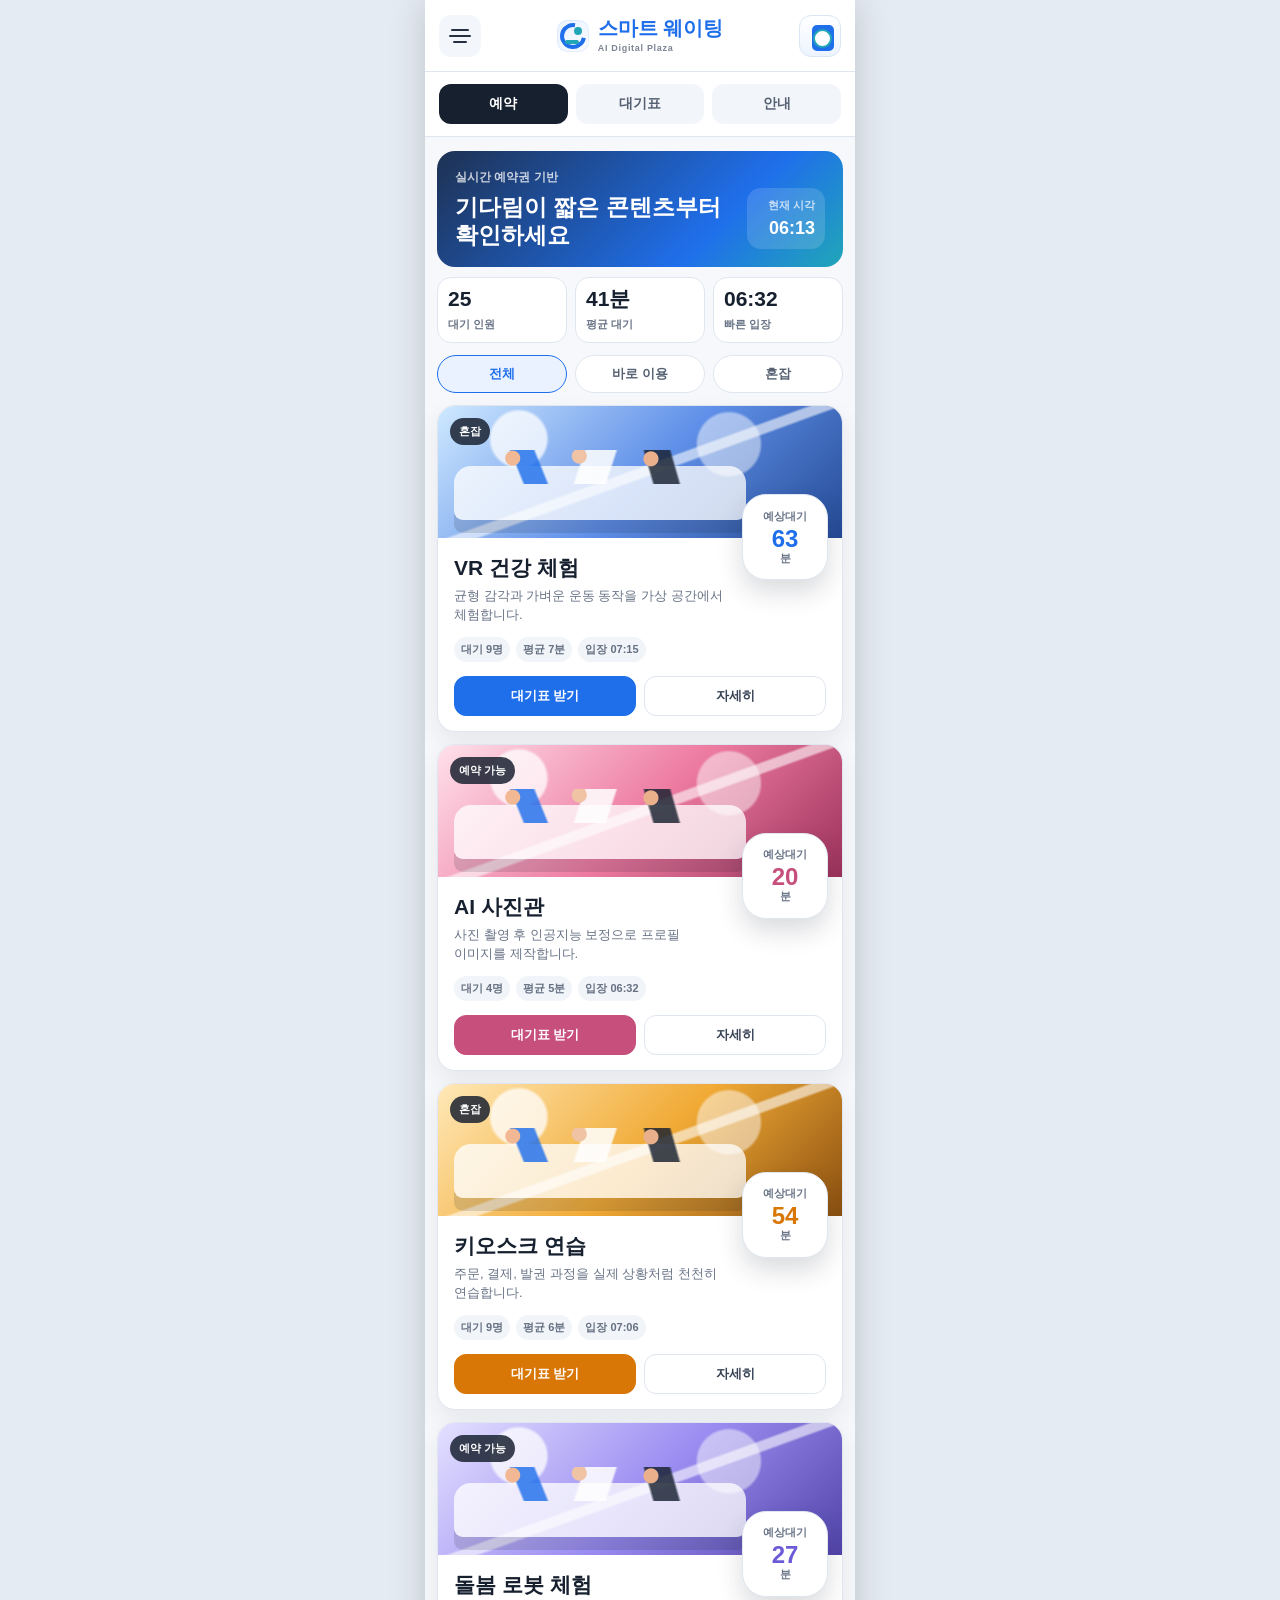
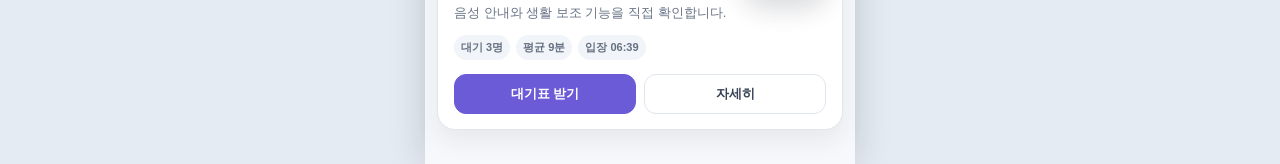
==== 프밍수행/index.html @ 499da18d "Add files via upload" ====
<!doctype html>
<html lang="ko">
<head>
  <meta charset="UTF-8">
  <meta name="viewport" content="width=device-width, initial-scale=1.0">
  <title>스마트 웨이팅 시스템</title>
  <link rel="stylesheet" href="css/styles.css">
</head>
<body data-page="home">
  <div class="app">
    <header class="app-header">
      <button class="header-button menu-button" data-menu-open aria-label="메뉴 열기">
        <span></span><span></span><span></span>
      </button>
      <a class="brand" href="index.html" aria-label="홈으로 이동">
        <span class="plaza-icon" aria-hidden="true"><i></i></span>
        <span>
          <strong>스마트 웨이팅</strong>
          <small>AI Digital Plaza</small>
        </span>
      </a>
      <span class="service-icon" aria-hidden="true"></span>
    </header>

    <nav class="top-tabs" aria-label="주요 페이지">
      <a class="active" href="index.html">예약</a>
      <a href="ticket.html">대기표</a>
      <a href="info.html">안내</a>
    </nav>

    <main>
      <section class="hero">
        <div>
          <p>실시간 예약권 기반</p>
          <h1>기다림이 짧은 콘텐츠부터 확인하세요</h1>
        </div>
        <div class="hero-clock">
          <span>현재 시각</span>
          <strong id="nowTime">--:--</strong>
        </div>
      </section>

      <section class="summary-row">
        <div><strong id="totalWaiting">0</strong><span>대기 인원</span></div>
        <div><strong id="avgWait">0분</strong><span>평균 대기</span></div>
        <div><strong id="fastEntry">--:--</strong><span>빠른 입장</span></div>
      </section>

      <section class="filter-row" aria-label="콘텐츠 필터">
        <button class="active" data-filter="all">전체</button>
        <button data-filter="fast">바로 이용</button>
        <button data-filter="busy">혼잡</button>
      </section>

      <section class="card-list" id="contentList" aria-label="콘텐츠 목록"></section>
    </main>
  </div>

  <aside class="drawer" id="drawer" aria-hidden="true">
    <div class="drawer-panel">
      <button class="drawer-close" data-menu-close aria-label="메뉴 닫기">닫기</button>
      <strong>스마트 웨이팅</strong>
      <a href="index.html">예약 현황</a>
      <a href="ticket.html">대기표 등록</a>
      <a href="info.html">서비스 안내</a>
    </div>
  </aside>

  <div class="toast" id="toast"></div>
  <script src="js/app.js"></script>
</body>
</html>
---- 프밍수행/css/styles.css ----
:root {
  --bg: #e5ebf2;
  --surface: #ffffff;
  --ink: #17202f;
  --muted: #687386;
  --line: #dfe6ef;
  --soft: #f3f6fa;
  --primary: #1f6feb;
  --primary-dark: #174ea6;
  --shadow: 0 10px 24px rgba(23, 32, 47, 0.08);
}

* {
  box-sizing: border-box;
}

body {
  margin: 0;
  min-height: 100vh;
  background: var(--bg);
  color: var(--ink);
  font-family: "Noto Sans KR", "Malgun Gothic", Arial, sans-serif;
  letter-spacing: 0;
}

a {
  color: inherit;
  text-decoration: none;
}

button,
input,
select {
  font: inherit;
}

button {
  cursor: pointer;
}

.app {
  width: min(430px, 100%);
  min-height: 100vh;
  margin: 0 auto;
  background: #f7f8fb;
  box-shadow: 0 0 34px rgba(23, 32, 47, 0.18);
}

.app-header {
  position: sticky;
  top: 0;
  z-index: 20;
  height: 72px;
  display: grid;
  grid-template-columns: 48px 1fr 48px;
  align-items: center;
  gap: 8px;
  padding: 0 14px;
  background: var(--surface);
  border-bottom: 1px solid var(--line);
}

.header-button {
  width: 42px;
  height: 42px;
  border: 0;
  border-radius: 12px;
  background: var(--soft);
  transition: transform .18s ease, background .18s ease;
}

.header-button:active {
  transform: scale(.96);
  background: #e8edf4;
}

.menu-button {
  display: grid;
  place-items: center;
  align-content: center;
  gap: 4px;
}

.menu-button span {
  width: 18px;
  height: 2px;
  display: block;
  border-radius: 999px;
  background: #263241;
  transition: width .18s ease;
}

.menu-button span:nth-child(2) {
  width: 22px;
}

.menu-button span:nth-child(3) {
  width: 14px;
}

.brand {
  display: flex;
  align-items: center;
  justify-content: center;
  gap: 9px;
  min-width: 0;
  text-align: left;
}

.brand strong {
  display: block;
  color: var(--primary);
  font-size: 20px;
  line-height: 1.05;
  font-weight: 900;
  letter-spacing: 0;
}

.brand small {
  display: block;
  margin-top: 4px;
  color: #7b8492;
  font-size: 9px;
  font-weight: 900;
  letter-spacing: 0.7px;
}

.plaza-icon {
  width: 32px;
  height: 32px;
  position: relative;
  display: inline-grid;
  place-items: center;
  border-radius: 10px;
  background:
    linear-gradient(135deg, #eaf2ff, #f8fbff);
  box-shadow: inset 0 0 0 1px rgba(31, 111, 235, .08);
}

.plaza-icon::before,
.plaza-icon::after,
.plaza-icon i {
  content: "";
  position: absolute;
  border-radius: 999px;
}

.plaza-icon::before {
  width: 18px;
  height: 18px;
  border: 4px solid var(--primary);
  border-right-color: transparent;
  transform: rotate(-35deg);
}

.plaza-icon::after {
  width: 8px;
  height: 8px;
  right: 7px;
  top: 7px;
  background: #21a6b8;
}

.plaza-icon i {
  width: 14px;
  height: 4px;
  left: 8px;
  bottom: 8px;
  background: #21a6b8;
}

.service-icon {
  justify-self: end;
  width: 42px;
  height: 42px;
  border-radius: 12px;
  background:
    linear-gradient(180deg, #ffffff, #edf4ff);
  border: 1px solid #dce6f5;
  position: relative;
}

.service-icon::before {
  content: "";
  position: absolute;
  left: 12px;
  top: 9px;
  width: 18px;
  height: 22px;
  border: 2px solid var(--primary);
  border-radius: 5px;
  background:
    linear-gradient(#fff 0 0) 4px 5px / 8px 2px no-repeat,
    linear-gradient(#fff 0 0) 4px 11px / 8px 2px no-repeat,
    var(--primary);
}

.service-icon::after {
  content: "";
  position: absolute;
  right: 8px;
  bottom: 8px;
  width: 15px;
  height: 15px;
  border: 2px solid #21a6b8;
  border-radius: 50%;
  background: #fff;
}

.service-icon::after {
  box-shadow: inset 0 0 0 3px #fff;
}

.top-tabs {
  display: grid;
  grid-template-columns: repeat(3, 1fr);
  gap: 8px;
  padding: 12px 14px;
  background: var(--surface);
  border-bottom: 1px solid var(--line);
}

.top-tabs a {
  min-height: 40px;
  display: grid;
  place-items: center;
  border-radius: 12px;
  background: #f2f5f9;
  color: #566173;
  font-size: 14px;
  font-weight: 900;
}

.top-tabs a.active {
  background: #17202f;
  color: #fff;
}

main {
  padding: 14px 12px 22px;
}

.hero {
  display: flex;
  justify-content: space-between;
  gap: 12px;
  align-items: end;
  padding: 18px;
  border-radius: 18px;
  background: linear-gradient(135deg, #1e3152, #1f6feb 68%, #21a6b8);
  color: #fff;
}

.hero p {
  margin: 0 0 7px;
  color: rgba(255, 255, 255, 0.76);
  font-size: 12px;
  font-weight: 900;
}

.hero h1 {
  margin: 0;
  font-size: 23px;
  line-height: 1.22;
  letter-spacing: 0;
}

.hero-clock {
  flex: 0 0 auto;
  min-width: 78px;
  padding: 10px;
  border-radius: 14px;
  background: rgba(255, 255, 255, 0.14);
  text-align: right;
}

.hero-clock span,
.summary-row span {
  display: block;
  font-size: 11px;
  color: rgba(255, 255, 255, 0.72);
  font-weight: 900;
}

.hero-clock strong {
  display: block;
  margin-top: 5px;
  font-size: 18px;
}

.summary-row {
  display: grid;
  grid-template-columns: repeat(3, 1fr);
  gap: 8px;
  margin-top: 10px;
}

.summary-row div {
  min-height: 66px;
  padding: 10px;
  border-radius: 14px;
  background: var(--surface);
  border: 1px solid var(--line);
}

.summary-row strong {
  display: block;
  font-size: 21px;
  line-height: 1;
}

.summary-row span {
  margin-top: 8px;
  color: var(--muted);
}

.filter-row {
  display: flex;
  gap: 8px;
  margin: 12px 0;
}

.filter-row button {
  flex: 1;
  min-height: 38px;
  border: 1px solid var(--line);
  border-radius: 999px;
  background: var(--surface);
  color: #566173;
  font-size: 13px;
  font-weight: 900;
}

.filter-row button.active {
  border-color: var(--primary);
  background: #eaf2ff;
  color: var(--primary);
}

.content-card {
  position: relative;
  margin-bottom: 12px;
  overflow: hidden;
  border: 1px solid var(--line);
  border-radius: 18px;
  background: var(--surface);
  box-shadow: var(--shadow);
  transition: transform .18s ease, box-shadow .18s ease;
}

.content-card:active {
  transform: scale(.995);
  box-shadow: 0 6px 18px rgba(23, 32, 47, 0.08);
}

.visual {
  height: 132px;
  position: relative;
  overflow: hidden;
  background: var(--scene);
}

.visual::before {
  content: "";
  position: absolute;
  inset: 0;
  background:
    radial-gradient(circle at 20% 25%, rgba(255,255,255,.75) 0 8%, transparent 9%),
    radial-gradient(circle at 72% 29%, rgba(255,255,255,.48) 0 10%, transparent 11%),
    linear-gradient(160deg, transparent 0 48%, rgba(255,255,255,.58) 49% 52%, transparent 53%);
}

.visual::after {
  content: "";
  position: absolute;
  left: 16px;
  right: 96px;
  bottom: 18px;
  height: 54px;
  border-radius: 17px 17px 9px 9px;
  background: rgba(255, 255, 255, .76);
  box-shadow: 0 13px 0 rgba(23,32,47,.14);
}

.visual .scene-people {
  position: absolute;
  left: 44px;
  right: 104px;
  bottom: 54px;
  z-index: 1;
  height: 34px;
  background:
    radial-gradient(circle at 12% 24%, #f2b894 0 7px, transparent 8px),
    radial-gradient(circle at 38% 18%, #efc3a3 0 7px, transparent 8px),
    radial-gradient(circle at 66% 26%, #eab08b 0 7px, transparent 8px),
    linear-gradient(68deg, transparent 0 15%, rgba(31,111,235,.82) 16% 24%, transparent 25%),
    linear-gradient(108deg, transparent 0 38%, rgba(255,255,255,.86) 39% 50%, transparent 51%),
    linear-gradient(74deg, transparent 0 64%, rgba(23,32,47,.82) 65% 74%, transparent 75%);
}

.card-tag {
  position: absolute;
  left: 12px;
  top: 12px;
  z-index: 2;
  padding: 6px 9px;
  border-radius: 999px;
  background: rgba(23, 32, 47, .84);
  color: #fff;
  font-size: 11px;
  font-weight: 900;
}

.wait-badge {
  position: absolute;
  right: 14px;
  top: 88px;
  z-index: 3;
  width: 86px;
  height: 86px;
  display: grid;
  place-items: center;
  border: 1px solid var(--line);
  border-radius: 24px;
  background: #fff;
  text-align: center;
  box-shadow: 0 12px 26px rgba(23,32,47,.16);
}

.wait-badge span,
.wait-badge small {
  display: block;
  color: var(--muted);
  font-size: 11px;
  font-weight: 900;
}

.wait-badge strong {
  display: block;
  margin-top: 3px;
  color: var(--accent);
  font-size: 24px;
  line-height: 1;
}

.card-body {
  min-height: 118px;
  padding: 17px 112px 14px 16px;
}

.card-body h2 {
  margin: 0;
  font-size: 21px;
  line-height: 1.2;
  letter-spacing: 0;
}

.card-body p {
  margin: 7px 0 0;
  color: var(--muted);
  font-size: 13px;
  line-height: 1.45;
  word-break: keep-all;
}

.meta {
  display: flex;
  flex-wrap: wrap;
  gap: 6px;
  margin-top: 12px;
}

.meta span {
  padding: 5px 7px;
  border-radius: 999px;
  background: #f1f4f8;
  color: #657082;
  font-size: 11px;
  font-weight: 800;
}

.card-actions {
  display: grid;
  grid-template-columns: 1fr 1fr;
  gap: 8px;
  padding: 0 16px 15px;
}

.card-actions button,
.card-actions a,
.primary-action {
  min-height: 40px;
  display: grid;
  place-items: center;
  border: 1px solid var(--line);
  border-radius: 12px;
  background: #fff;
  color: #384456;
  font-size: 13px;
  font-weight: 900;
}

.card-actions .primary,
.primary-action {
  border-color: var(--accent, var(--primary));
  background: var(--accent, var(--primary));
  color: #fff;
}

.page-head {
  padding: 18px;
  border-radius: 18px;
  background: var(--surface);
  border: 1px solid var(--line);
}

.page-head h1 {
  margin: 0;
  font-size: 24px;
}

.page-head p {
  margin: 8px 0 0;
  color: var(--muted);
  line-height: 1.55;
  word-break: keep-all;
}

.plain-card,
.form-card {
  margin-top: 12px;
  padding: 16px;
  border: 1px solid var(--line);
  border-radius: 18px;
  background: var(--surface);
  box-shadow: var(--shadow);
}

.plain-card h2 {
  margin: 0 0 10px;
  font-size: 19px;
}

.plain-card p {
  margin: 8px 0 0;
  color: var(--muted);
  line-height: 1.6;
  word-break: keep-all;
}

.plain-card strong {
  color: var(--primary-dark);
}

.form-card {
  display: grid;
  gap: 12px;
}

.form-card label {
  display: grid;
  gap: 7px;
  color: #344054;
  font-size: 13px;
  font-weight: 900;
}

.form-card input,
.form-card select {
  width: 100%;
  min-height: 42px;
  border: 1px solid var(--line);
  border-radius: 12px;
  padding: 0 11px;
  background: #fff;
}

.detail-visual {
  min-height: 190px;
  border-radius: 18px;
  background: var(--scene);
  position: relative;
  overflow: hidden;
}

.detail-visual::after {
  content: "";
  position: absolute;
  left: 28px;
  right: 28px;
  bottom: 30px;
  height: 70px;
  border-radius: 20px;
  background: rgba(255,255,255,.76);
}

.drawer {
  position: fixed;
  inset: 0;
  z-index: 50;
  display: none;
  background: rgba(17, 24, 39, .42);
  backdrop-filter: blur(2px);
}

.drawer.open {
  display: block;
}

.drawer-panel {
  width: min(310px, 82vw);
  height: 100%;
  padding: 22px;
  background: #fff;
  box-shadow: 16px 0 40px rgba(0,0,0,.18);
  transform: translateX(-12px);
  animation: drawerIn .18s ease forwards;
}

@keyframes drawerIn {
  to {
    transform: translateX(0);
  }
}

.drawer-panel strong {
  display: block;
  margin: 12px 0 18px;
  font-size: 22px;
}

.drawer-panel a {
  display: flex;
  align-items: center;
  gap: 10px;
  padding: 14px 0;
  border-bottom: 1px solid var(--line);
  color: #344054;
  font-weight: 900;
}

.drawer-panel a::before {
  content: "";
  width: 8px;
  height: 8px;
  border-radius: 50%;
  background: var(--primary);
  opacity: .7;
}

.drawer-close {
  min-height: 36px;
  border: 0;
  border-radius: 10px;
  padding: 0 12px;
  background: var(--soft);
  color: #344054;
  font-weight: 900;
}

.toast {
  position: fixed;
  left: 50%;
  bottom: 24px;
  z-index: 70;
  width: min(390px, calc(100% - 28px));
  padding: 12px 14px;
  border-radius: 14px;
  background: #17202f;
  color: #fff;
  font-size: 13px;
  transform: translateX(-50%) translateY(20px);
  opacity: 0;
  pointer-events: none;
  transition: .22s ease;
}

.toast.show {
  opacity: 1;
  transform: translateX(-50%) translateY(0);
}

@media (max-width: 360px) {
  .brand strong {
    font-size: 18px;
  }

  .card-body {
    padding-right: 104px;
  }

  .wait-badge {
    right: 10px;
    width: 80px;
    height: 80px;
  }
}
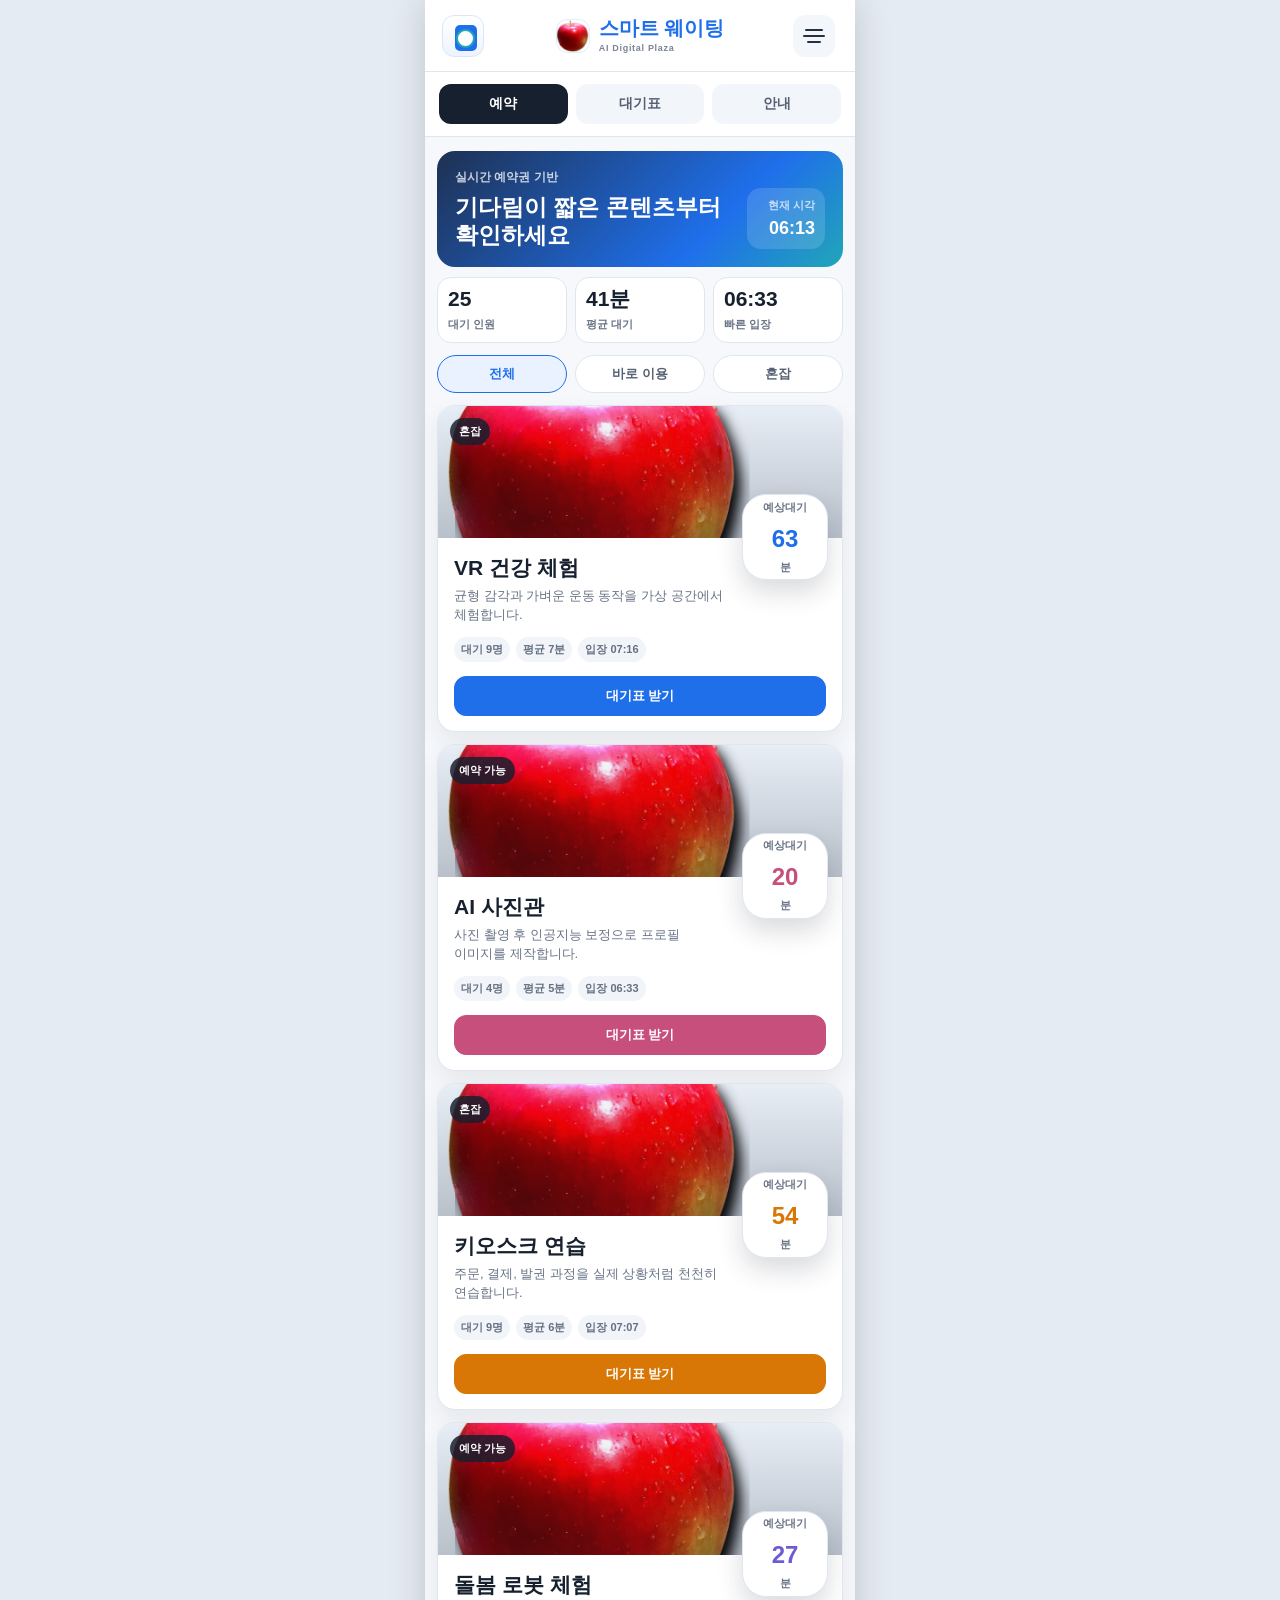
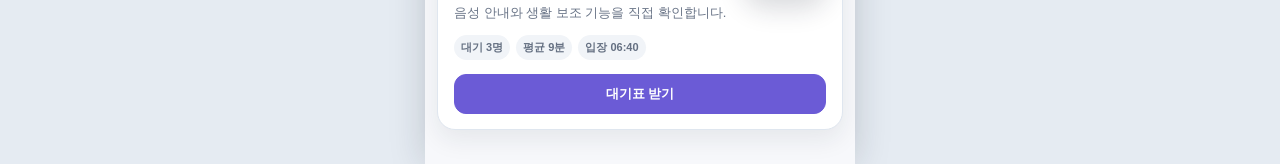
==== commit af6adb7f: "Add files via upload" ====
--- a/프밍수행/index.html
+++ b/프밍수행/index.html
@@ -9,17 +9,17 @@
 <body data-page="home">
   <div class="app">
     <header class="app-header">
-      <button class="header-button menu-button" data-menu-open aria-label="메뉴 열기">
-        <span></span><span></span><span></span>
-      </button>
+      <span class="service-icon" aria-hidden="true"></span>
       <a class="brand" href="index.html" aria-label="홈으로 이동">
-        <span class="plaza-icon" aria-hidden="true"><i></i></span>
+        <img class="brand-logo" src="assets/apple-logo.png" alt="임시 서비스 로고">
         <span>
           <strong>스마트 웨이팅</strong>
           <small>AI Digital Plaza</small>
         </span>
       </a>
-      <span class="service-icon" aria-hidden="true"></span>
+      <button class="header-button menu-button" data-menu-open aria-label="메뉴 열기">
+        <span></span><span></span><span></span>
+      </button>
     </header>
 
     <nav class="top-tabs" aria-label="주요 페이지">
@@ -52,7 +52,75 @@
         <button data-filter="busy">혼잡</button>
       </section>
 
-      <section class="card-list" id="contentList" aria-label="콘텐츠 목록"></section>
+      <section class="card-list" aria-label="콘텐츠 목록">
+        <article class="content-card" data-card="vr">
+          <div class="visual visual-vr"><img src="assets/apple-content.jpg" alt="" aria-hidden="true"><span class="card-tag" data-status>예약 가능</span></div>
+          <div class="wait-badge"><span>예상대기</span><strong data-wait>0</strong><small>분</small></div>
+          <div class="card-body">
+            <h2>VR 건강 체험</h2>
+            <p>균형 감각과 가벼운 운동 동작을 가상 공간에서 체험합니다.</p>
+            <div class="meta">
+              <span data-people>대기 0명</span>
+              <span data-average>평균 0분</span>
+              <span data-entry>입장 --:--</span>
+            </div>
+          </div>
+          <div class="card-actions">
+            <button class="primary" data-issue="vr">대기표 받기</button>
+          </div>
+        </article>
+
+        <article class="content-card" data-card="photo">
+          <div class="visual visual-photo"><img src="assets/apple-content.jpg" alt="" aria-hidden="true"><span class="card-tag" data-status>예약 가능</span></div>
+          <div class="wait-badge"><span>예상대기</span><strong data-wait>0</strong><small>분</small></div>
+          <div class="card-body">
+            <h2>AI 사진관</h2>
+            <p>사진 촬영 후 인공지능 보정으로 프로필 이미지를 제작합니다.</p>
+            <div class="meta">
+              <span data-people>대기 0명</span>
+              <span data-average>평균 0분</span>
+              <span data-entry>입장 --:--</span>
+            </div>
+          </div>
+          <div class="card-actions">
+            <button class="primary" data-issue="photo">대기표 받기</button>
+          </div>
+        </article>
+
+        <article class="content-card" data-card="kiosk">
+          <div class="visual visual-kiosk"><img src="assets/apple-content.jpg" alt="" aria-hidden="true"><span class="card-tag" data-status>예약 가능</span></div>
+          <div class="wait-badge"><span>예상대기</span><strong data-wait>0</strong><small>분</small></div>
+          <div class="card-body">
+            <h2>키오스크 연습</h2>
+            <p>주문, 결제, 발권 과정을 실제 상황처럼 천천히 연습합니다.</p>
+            <div class="meta">
+              <span data-people>대기 0명</span>
+              <span data-average>평균 0분</span>
+              <span data-entry>입장 --:--</span>
+            </div>
+          </div>
+          <div class="card-actions">
+            <button class="primary" data-issue="kiosk">대기표 받기</button>
+          </div>
+        </article>
+
+        <article class="content-card" data-card="robot">
+          <div class="visual visual-robot"><img src="assets/apple-content.jpg" alt="" aria-hidden="true"><span class="card-tag" data-status>예약 가능</span></div>
+          <div class="wait-badge"><span>예상대기</span><strong data-wait>0</strong><small>분</small></div>
+          <div class="card-body">
+            <h2>돌봄 로봇 체험</h2>
+            <p>음성 안내와 생활 보조 기능을 직접 확인합니다.</p>
+            <div class="meta">
+              <span data-people>대기 0명</span>
+              <span data-average>평균 0분</span>
+              <span data-entry>입장 --:--</span>
+            </div>
+          </div>
+          <div class="card-actions">
+            <button class="primary" data-issue="robot">대기표 받기</button>
+          </div>
+        </article>
+      </section>
     </main>
   </div>
 
@@ -63,6 +131,7 @@
       <a href="index.html">예약 현황</a>
       <a href="ticket.html">대기표 등록</a>
       <a href="info.html">서비스 안내</a>
+      <a href="desktop.html">데스크탑 화면</a>
     </div>
   </aside>
 
--- a/프밍수행/css/styles.css
+++ b/프밍수행/css/styles.css
@@ -125,52 +125,17 @@
   letter-spacing: 0.7px;
 }
 
-.plaza-icon {
-  width: 32px;
-  height: 32px;
-  position: relative;
-  display: inline-grid;
-  place-items: center;
-  border-radius: 10px;
-  background:
-    linear-gradient(135deg, #eaf2ff, #f8fbff);
-  box-shadow: inset 0 0 0 1px rgba(31, 111, 235, .08);
-}
-
-.plaza-icon::before,
-.plaza-icon::after,
-.plaza-icon i {
-  content: "";
-  position: absolute;
-  border-radius: 999px;
-}
-
-.plaza-icon::before {
-  width: 18px;
-  height: 18px;
-  border: 4px solid var(--primary);
-  border-right-color: transparent;
-  transform: rotate(-35deg);
-}
-
-.plaza-icon::after {
-  width: 8px;
-  height: 8px;
-  right: 7px;
-  top: 7px;
-  background: #21a6b8;
-}
-
-.plaza-icon i {
-  width: 14px;
-  height: 4px;
-  left: 8px;
-  bottom: 8px;
-  background: #21a6b8;
+.brand-logo {
+  width: 34px;
+  height: 34px;
+  object-fit: cover;
+  border-radius: 11px;
+  background: #fff;
+  box-shadow: inset 0 0 0 1px rgba(31, 111, 235, .12);
 }
 
 .service-icon {
-  justify-self: end;
+  justify-self: center;
   width: 42px;
   height: 42px;
   border-radius: 12px;
@@ -357,45 +322,23 @@
   height: 132px;
   position: relative;
   overflow: hidden;
-  background: var(--scene);
+  background: #edf2f8;
+}
+
+.visual img {
+  position: absolute;
+  inset: 0;
+  width: 100%;
+  height: 100%;
+  object-fit: cover;
 }
 
 .visual::before {
   content: "";
   position: absolute;
   inset: 0;
-  background:
-    radial-gradient(circle at 20% 25%, rgba(255,255,255,.75) 0 8%, transparent 9%),
-    radial-gradient(circle at 72% 29%, rgba(255,255,255,.48) 0 10%, transparent 11%),
-    linear-gradient(160deg, transparent 0 48%, rgba(255,255,255,.58) 49% 52%, transparent 53%);
-}
-
-.visual::after {
-  content: "";
-  position: absolute;
-  left: 16px;
-  right: 96px;
-  bottom: 18px;
-  height: 54px;
-  border-radius: 17px 17px 9px 9px;
-  background: rgba(255, 255, 255, .76);
-  box-shadow: 0 13px 0 rgba(23,32,47,.14);
-}
-
-.visual .scene-people {
-  position: absolute;
-  left: 44px;
-  right: 104px;
-  bottom: 54px;
   z-index: 1;
-  height: 34px;
-  background:
-    radial-gradient(circle at 12% 24%, #f2b894 0 7px, transparent 8px),
-    radial-gradient(circle at 38% 18%, #efc3a3 0 7px, transparent 8px),
-    radial-gradient(circle at 66% 26%, #eab08b 0 7px, transparent 8px),
-    linear-gradient(68deg, transparent 0 15%, rgba(31,111,235,.82) 16% 24%, transparent 25%),
-    linear-gradient(108deg, transparent 0 38%, rgba(255,255,255,.86) 39% 50%, transparent 51%),
-    linear-gradient(74deg, transparent 0 64%, rgba(23,32,47,.82) 65% 74%, transparent 75%);
+  background: linear-gradient(180deg, rgba(23,32,47,.02), rgba(23,32,47,.24));
 }
 
 .card-tag {
@@ -480,9 +423,7 @@
 }
 
 .card-actions {
-  display: grid;
-  grid-template-columns: 1fr 1fr;
-  gap: 8px;
+  display: block;
   padding: 0 16px 15px;
 }
 
@@ -498,6 +439,7 @@
   color: #384456;
   font-size: 13px;
   font-weight: 900;
+  width: 100%;
 }
 
 .card-actions .primary,
@@ -575,23 +517,135 @@
   background: #fff;
 }
 
-.detail-visual {
-  min-height: 190px;
+.desktop-shell {
+  width: min(1120px, calc(100% - 40px));
+  margin: 0 auto;
+  padding: 32px 0 48px;
+}
+
+.desktop-header {
+  display: flex;
+  align-items: center;
+  justify-content: space-between;
+  gap: 18px;
+  padding: 18px 22px;
+  border: 1px solid var(--line);
+  border-radius: 20px;
+  background: var(--surface);
+  box-shadow: var(--shadow);
+}
+
+.desktop-header .brand {
+  justify-content: flex-start;
+}
+
+.desktop-nav {
+  display: flex;
+  gap: 8px;
+}
+
+.desktop-nav a {
+  padding: 10px 14px;
+  border-radius: 999px;
+  background: #f2f5f9;
+  color: #566173;
+  font-size: 14px;
+  font-weight: 900;
+}
+
+.desktop-nav a.active {
+  background: #17202f;
+  color: #fff;
+}
+
+.desktop-grid {
+  display: grid;
+  grid-template-columns: 1.1fr .9fr;
+  gap: 16px;
+  margin-top: 16px;
+}
+
+.desktop-panel {
+  padding: 22px;
+  border: 1px solid var(--line);
+  border-radius: 20px;
+  background: var(--surface);
+  box-shadow: var(--shadow);
+}
+
+.desktop-panel h1,
+.desktop-panel h2 {
+  margin: 0;
+  letter-spacing: 0;
+}
+
+.desktop-panel h1 {
+  font-size: 34px;
+  line-height: 1.18;
+}
+
+.desktop-panel h2 {
+  font-size: 21px;
+}
+
+.desktop-panel p {
+  color: var(--muted);
+  line-height: 1.65;
+  word-break: keep-all;
+}
+
+.desktop-image {
+  min-height: 280px;
   border-radius: 18px;
-  background: var(--scene);
-  position: relative;
-  overflow: hidden;
-}
-
-.detail-visual::after {
-  content: "";
-  position: absolute;
-  left: 28px;
-  right: 28px;
-  bottom: 30px;
-  height: 70px;
-  border-radius: 20px;
-  background: rgba(255,255,255,.76);
+  background: url("../assets/apple-content.jpg") center / cover no-repeat;
+}
+
+.desktop-stats {
+  display: grid;
+  grid-template-columns: repeat(3, 1fr);
+  gap: 10px;
+  margin-top: 18px;
+}
+
+.desktop-stats div {
+  padding: 16px;
+  border-radius: 16px;
+  background: #f3f6fa;
+}
+
+.desktop-stats strong {
+  display: block;
+  font-size: 26px;
+}
+
+.desktop-stats span {
+  display: block;
+  margin-top: 7px;
+  color: var(--muted);
+  font-size: 13px;
+  font-weight: 900;
+}
+
+@media (max-width: 760px) {
+  .desktop-shell {
+    width: min(430px, 100%);
+    padding: 0;
+  }
+
+  .desktop-header,
+  .desktop-grid {
+    border-radius: 0;
+    grid-template-columns: 1fr;
+  }
+
+  .desktop-header {
+    align-items: flex-start;
+    flex-direction: column;
+  }
+
+  .desktop-stats {
+    grid-template-columns: 1fr;
+  }
 }
 
 .drawer {
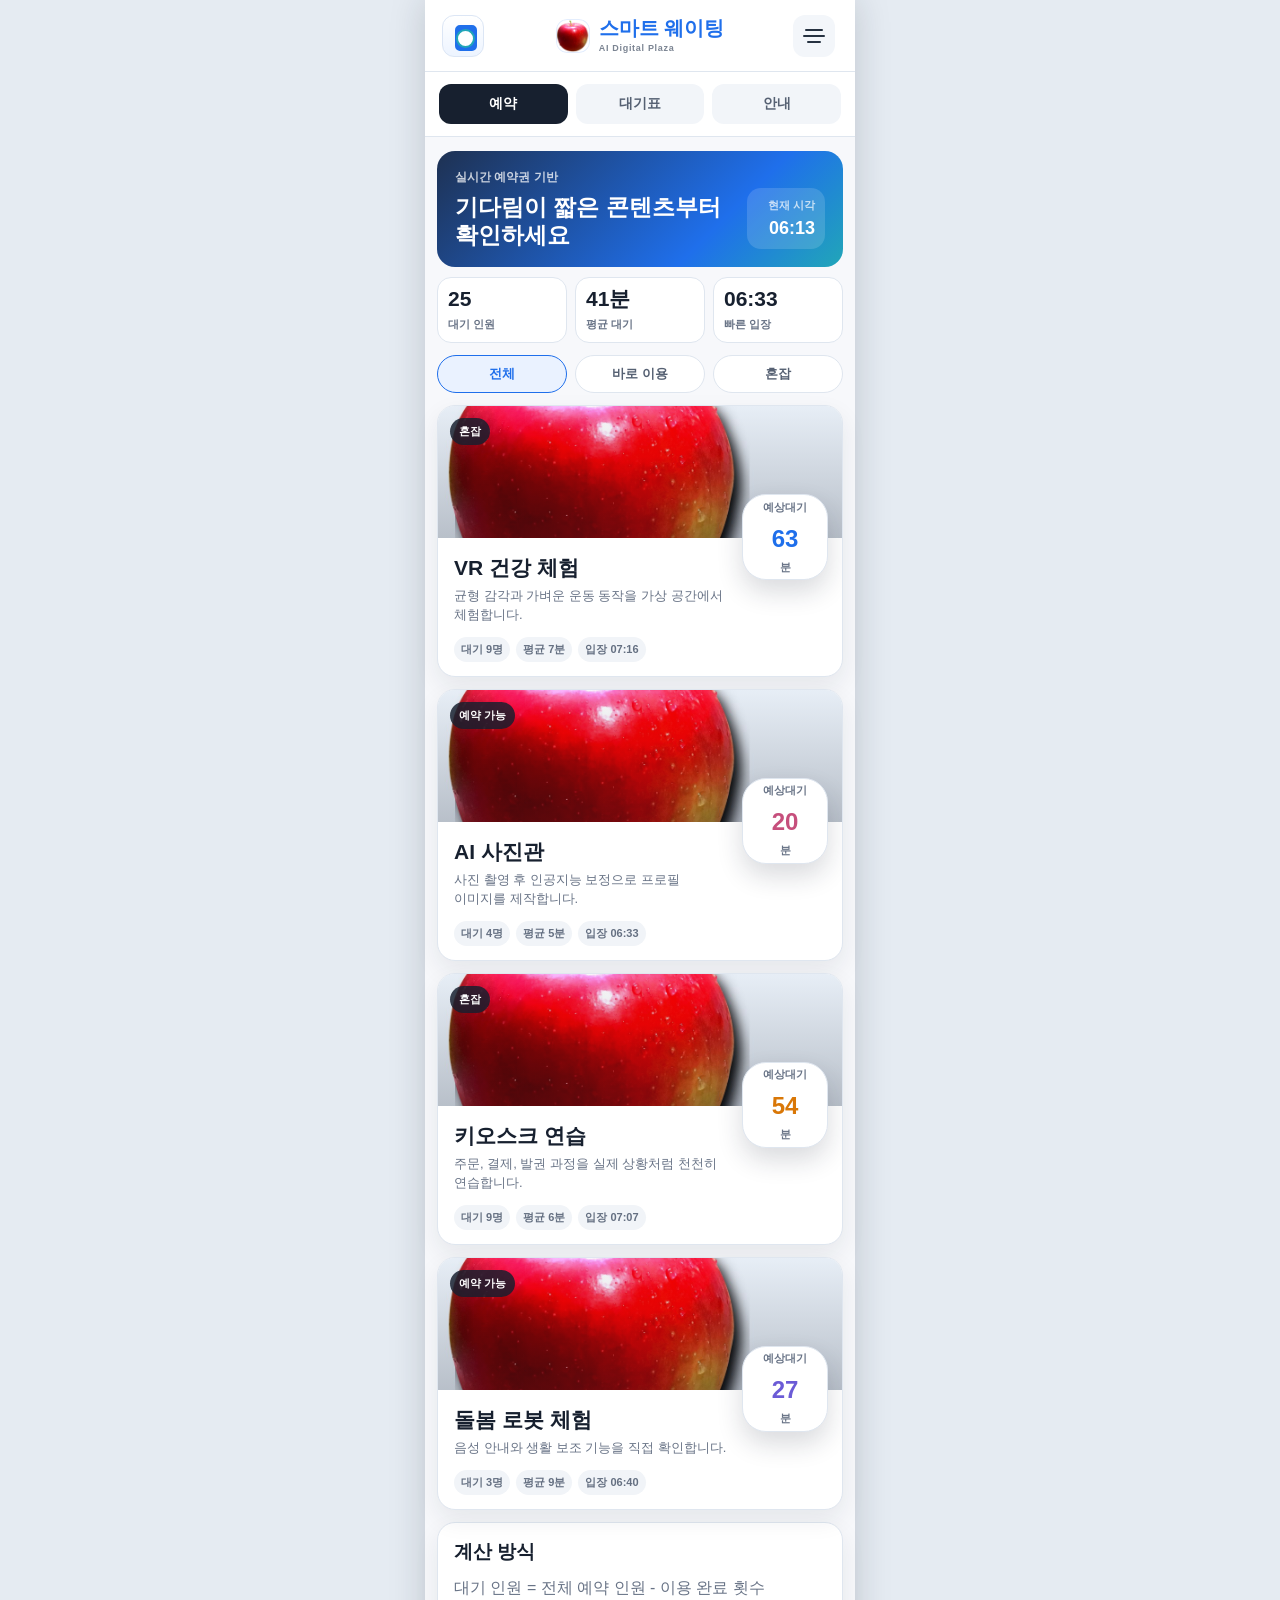
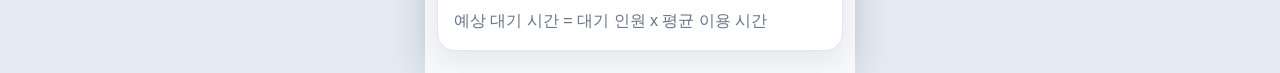
==== commit 2a889d46: "Add files via upload" ====
--- a/프밍수행/index.html
+++ b/프밍수행/index.html
@@ -65,9 +65,6 @@
               <span data-entry>입장 --:--</span>
             </div>
           </div>
-          <div class="card-actions">
-            <button class="primary" data-issue="vr">대기표 받기</button>
-          </div>
         </article>
 
         <article class="content-card" data-card="photo">
@@ -81,9 +78,6 @@
               <span data-average>평균 0분</span>
               <span data-entry>입장 --:--</span>
             </div>
-          </div>
-          <div class="card-actions">
-            <button class="primary" data-issue="photo">대기표 받기</button>
           </div>
         </article>
 
@@ -99,9 +93,6 @@
               <span data-entry>입장 --:--</span>
             </div>
           </div>
-          <div class="card-actions">
-            <button class="primary" data-issue="kiosk">대기표 받기</button>
-          </div>
         </article>
 
         <article class="content-card" data-card="robot">
@@ -116,10 +107,13 @@
               <span data-entry>입장 --:--</span>
             </div>
           </div>
-          <div class="card-actions">
-            <button class="primary" data-issue="robot">대기표 받기</button>
-          </div>
         </article>
+      </section>
+
+      <section class="plain-card">
+        <h2>계산 방식</h2>
+        <p>대기 인원 = 전체 예약 인원 - 이용 완료 횟수</p>
+        <p>예상 대기 시간 = 대기 인원 x 평균 이용 시간</p>
       </section>
     </main>
   </div>
@@ -136,6 +130,9 @@
   </aside>
 
   <div class="toast" id="toast"></div>
+  <script src="js/data.js"></script>
+  <script src="js/waiting.js"></script>
+  <script src="js/ui.js"></script>
   <script src="js/app.js"></script>
 </body>
 </html>
--- a/프밍수행/css/styles.css
+++ b/프밍수행/css/styles.css
@@ -218,7 +218,7 @@
 
 .hero p {
   margin: 0 0 7px;
-  color: rgba(255, 255, 255, 0.76);
+  color: rgba(255, 255, 255, .76);
   font-size: 12px;
   font-weight: 900;
 }
@@ -235,7 +235,7 @@
   min-width: 78px;
   padding: 10px;
   border-radius: 14px;
-  background: rgba(255, 255, 255, 0.14);
+  background: rgba(255, 255, 255, .14);
   text-align: right;
 }
 
@@ -243,7 +243,7 @@
 .summary-row span {
   display: block;
   font-size: 11px;
-  color: rgba(255, 255, 255, 0.72);
+  color: rgba(255, 255, 255, .72);
   font-weight: 900;
 }
 
@@ -422,13 +422,6 @@
   font-weight: 800;
 }
 
-.card-actions {
-  display: block;
-  padding: 0 16px 15px;
-}
-
-.card-actions button,
-.card-actions a,
 .primary-action {
   min-height: 40px;
   display: grid;
@@ -442,7 +435,6 @@
   width: 100%;
 }
 
-.card-actions .primary,
 .primary-action {
   border-color: var(--accent, var(--primary));
   background: var(--accent, var(--primary));
